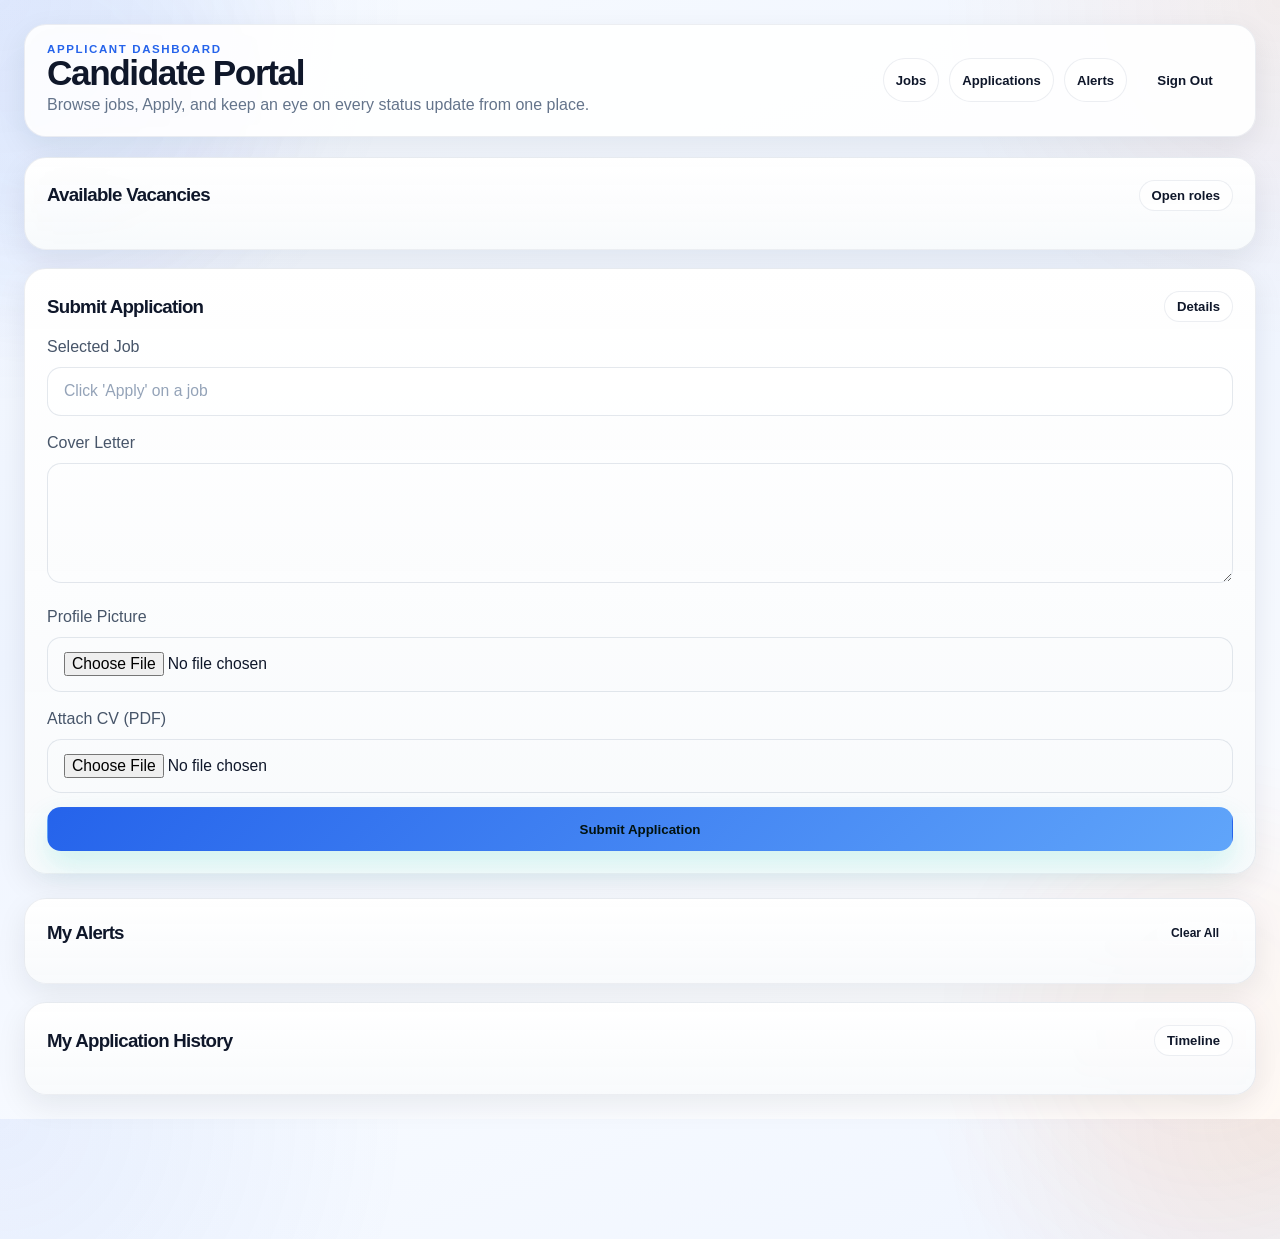
==== applicant.html @ 225e4c5a "Initial commit: Complete HR and Applicant Portals with Supabase integration" ====
<!DOCTYPE html>
<html lang="en">
<head>
  <meta charset="UTF-8" />
  <meta name="viewport" content="width=device-width, initial-scale=1.0" />
  <title>Dagyes Group | Candidate Portal</title>
  <link rel="stylesheet" href="styles.css" />
</head>
<body class="animate-in">
  <div class="shell">
    <div id="status-banner" class="banner" hidden></div>

    <header class="page-header">
      <div>
        <div class="topline">Applicant Dashboard</div>
        <h1 id="profile-name" class="page-title">Candidate Portal</h1>
        <p class="subtle">Browse jobs, Apply, and keep an eye on every status update from one place.</p>
      </div>
      <div class="helper-row">
        <span class="chip" data-scroll-to="apply-section">Jobs</span>
        <span class="chip" data-scroll-to="applicant-applications">Applications</span>
        <span class="chip" data-scroll-to="applicant-notifications">Alerts</span>
        <button id="sign-out-button" class="button button-secondary">Sign Out</button>
      </div>
    </header>

    <div class="dashboard-grid">
      <div class="card wide-7" id="apply-section">
        <div class="section-title">
          <h3>Available Vacancies</h3>
          <span class="chip">Open roles</span>
        </div>
        <div id="job-browse-list" class="application-list"></div>
      </div>

      <div class="wide-5">
        <div class="card" style="margin-bottom: 1.5rem;">
          <div class="section-title">
            <h3>Submit Application</h3>
            <span class="chip">Details</span>
          </div>
          <form id="attach-cv-form" class="form-grid">
            <label class="full-width">Selected Job <input type="text" name="job_name_display" readonly required placeholder="Click 'Apply' on a job" /></label>
            <input type="hidden" name="job_id" />
            <label class="full-width">Cover Letter <textarea name="cover_letter" rows="4"></textarea></label>
            <label class="full-width">Profile Picture <input type="file" name="profile_picture" accept="image/*" /></label>
            <div class="full-width" id="profile-picture-preview-wrap" hidden>
              <div class="section-title" style="margin-bottom: 0.65rem;">
                <h3 style="font-size: 0.95rem;">Preview</h3>
                <span class="chip">Before submit</span>
              </div>
              <img id="profile-picture-preview" alt="Profile picture preview" style="width: 120px; height: 120px; object-fit: cover; border-radius: 20px; border: 1px solid #e2e8f0; background: #fff; display: block;" />
            </div>
            <label class="full-width">Attach CV (PDF) <input type="file" name="cv" accept=".pdf,.doc,.docx" /></label>
            <button class="button button-primary full-width" type="submit">Submit Application</button>
          </form>
        </div>

       <div class="card">
          <div class="section-title">
            <h3>My Alerts</h3>
            <button class="button button-secondary" style="padding: 0.3rem 0.8rem; font-size: 0.75rem;" data-action="clear-alerts">Clear All</button>
          </div>
          <div id="applicant-notifications" class="application-list"></div>
        </div>
      </div>

      <div class="card wide-12">
        <div class="section-title">
          <h3>My Application History</h3>
          <span class="chip">Timeline</span>
        </div>
        <div id="applicant-applications" class="application-list"></div>
      </div>
    </div>
  </div>

  <template id="job-browse-template">
    <article class="compact-card">
      <h3 class="browse-title" style="font-size: 1.1rem;"></h3>
      <p class="browse-meta topline" style="margin-bottom: 0.5rem;"></p>
      <p class="browse-description" style="font-size: 0.9rem; margin-bottom: 1rem;"></p>
      <button class="button button-primary" style="padding: 0.4rem 1rem; font-size: 0.85rem;" data-job-apply>Select & Apply</button>
    </article>
  </template>

  <!-- Back to top button -->
  <button id="back-to-top" class="button button-primary" title="Back to Top">↑</button>

  <script>
    window.SUPABASE_CONFIG = {
      url: 'https://hshdlewjdrkfjoprgcqb.supabase.co',
      anonKey: 'eyJhbGciOiJIUzI1NiIsInR5cCI6IkpXVCJ9.eyJpc3MiOiJzdXBhYmFzZSIsInJlZiI6ImhzaGRsZXdqZHJrZmpvcHJnY3FiIiwicm9sZSI6ImFub24iLCJpYXQiOjE3ODQ2NzY1ODIsImV4cCI6MjEwMDI1MjU4Mn0.R5YFlKQAlfO6EPGH3rmxmF536tqLGqVcV8jcp8cD4Nw',
      googleOAuthEnabled: true,
      oauthRedirectUrl: window.location.origin + window.location.pathname
    };
  </script>
  <script type="module" src="app.js"></script>
</body>
</html>
---- styles.css ----
:root {
  --bg-0: #f8fbff;
  --bg-1: #eef4ff;
  --bg-2: #ffffff;
  --surface: rgba(255, 255, 255, 0.82);
  --surface-strong: rgba(255, 255, 255, 0.94);
  --surface-border: rgba(148, 163, 184, 0.18);
  --primary: #2563eb;
  --primary-strong: #1d4ed8;
  --accent: #f97316;
  --text-main: #0f172a;
  --text-muted: #475569;
  --text-soft: #64748b;
  --good: #22c55e;
  --bad: #fb7185;
  --warn: #fbbf24;
  --shadow-sm: 0 10px 30px rgba(15, 23, 42, 0.08);
  --shadow-lg: 0 24px 60px rgba(15, 23, 42, 0.12);
  --radius: 22px;
  --radius-sm: 14px;
  --transition: 220ms cubic-bezier(0.2, 0.8, 0.2, 1);
  --content-max: 1320px;
}

* { box-sizing: border-box; margin: 0; padding: 0; }

html { scroll-behavior: smooth; }

body {
  min-height: 100vh;
  color: var(--text-main);
  font-family: "Segoe UI Variable", "Aptos", "Segoe UI", sans-serif;
  background:
    radial-gradient(circle at top left, rgba(37, 99, 235, 0.08), transparent 24%),
    radial-gradient(circle at top right, rgba(249, 115, 22, 0.08), transparent 20%),
    linear-gradient(160deg, var(--bg-0), var(--bg-1) 42%, var(--bg-2));
  padding: 24px;
  overflow-x: hidden;
}

body::before,
body::after {
  content: "";
  position: fixed;
  inset: auto;
  width: 420px;
  height: 420px;
  border-radius: 50%;
  filter: blur(70px);
  pointer-events: none;
  opacity: 0.3;
  z-index: 0;
}

body::before {
  top: -120px;
  left: -160px;
  background: rgba(37, 99, 235, 0.18);
}

body::after {
  right: -140px;
  bottom: -120px;
  background: rgba(249, 115, 22, 0.16);
}

.animate-in {
  animation: pageEnter 700ms cubic-bezier(0.16, 1, 0.3, 1) both;
}

@keyframes pageEnter {
  from { opacity: 0; transform: translateY(18px) scale(0.99); }
  to { opacity: 1; transform: translateY(0) scale(1); }
}

@keyframes floatIn {
  from { opacity: 0; transform: translateY(14px); }
  to { opacity: 1; transform: translateY(0); }
}

@keyframes glowPulse {
  0%, 100% { box-shadow: 0 0 0 rgba(45, 212, 191, 0); }
  50% { box-shadow: 0 0 0 8px rgba(45, 212, 191, 0.06); }
}

.shell {
  position: relative;
  z-index: 1;
  width: min(var(--content-max), 100%);
  margin: 0 auto;
}

.auth-shell {
  display: grid;
  grid-template-columns: minmax(0, 1.1fr) minmax(380px, 0.9fr);
  gap: 28px;
  align-items: stretch;
  min-height: calc(100vh - 48px);
}

.hero-panel,
.login-card,
.page-header,
.section-card,
.metric-card,
.compact-card,
.panel-card,
.card {
  animation: floatIn 520ms cubic-bezier(0.16, 1, 0.3, 1) both;
}

.hero-panel {
  position: relative;
  overflow: hidden;
  border-radius: calc(var(--radius) + 6px);
  padding: clamp(28px, 4vw, 48px);
  background: linear-gradient(145deg, rgba(255,255,255,0.92), rgba(255,255,255,0.78));
  border: 1px solid var(--surface-border);
  box-shadow: var(--shadow-lg);
  backdrop-filter: blur(18px);
}

.hero-panel::before {
  content: "";
  position: absolute;
  inset: 0;
  background:
    radial-gradient(circle at 20% 20%, rgba(37, 99, 235, 0.12), transparent 26%),
    radial-gradient(circle at 80% 0%, rgba(249, 115, 22, 0.1), transparent 24%),
    linear-gradient(135deg, rgba(255,255,255,0.22), rgba(255,255,255,0));
  pointer-events: none;
}

.hero-panel > * { position: relative; z-index: 1; }

.brand-row {
  display: inline-flex;
  align-items: center;
  gap: 12px;
  padding: 10px 14px;
  border-radius: 999px;
  background: rgba(255,255,255,0.9);
  border: 1px solid var(--surface-border);
  color: var(--text-main);
  margin-bottom: 28px;
}

.brand-mark {
  width: 42px;
  height: 42px;
  border-radius: 14px;
  display: grid;
  place-items: center;
  background: linear-gradient(135deg, var(--primary), var(--accent));
  color: white;
  font-weight: 900;
  box-shadow: 0 16px 30px rgba(45, 212, 191, 0.18);
}

.hero-grid {
  display: grid;
  grid-template-columns: repeat(3, minmax(0, 1fr));
  gap: 14px;
  margin-top: 28px;
}

.hero-stat {
  padding: 18px;
  border-radius: var(--radius-sm);
  background: rgba(255,255,255,0.88);
  border: 1px solid var(--surface-border);
}

.hero-stat strong,
.panel-card strong,
.metric-value {
  display: block;
  font-size: clamp(1.6rem, 3vw, 2.4rem);
  font-weight: 800;
  letter-spacing: -0.04em;
  margin-top: 8px;
}

.hero-note {
  margin-top: 24px;
  display: grid;
  gap: 12px;
  max-width: 540px;
}

.hero-note-item {
  display: flex;
  gap: 12px;
  align-items: flex-start;
  padding: 14px 16px;
  background: rgba(255,255,255,0.84);
  border: 1px solid var(--surface-border);
  border-radius: 18px;
}

.hero-dot {
  width: 10px;
  height: 10px;
  border-radius: 50%;
  background: var(--primary);
  margin-top: 7px;
  flex: 0 0 auto;
}

.login-card {
  position: relative;
  align-self: center;
  padding: 28px;
  border-radius: calc(var(--radius) + 2px);
  background: rgba(255,255,255,0.9);
  border: 1px solid var(--surface-border);
  box-shadow: var(--shadow-lg);
  backdrop-filter: blur(18px);
}

.login-card h2,
.page-title,
.section-heading,
.card h3 {
  letter-spacing: -0.04em;
}

.page-header {
  display: flex;
  align-items: center;
  justify-content: space-between;
  gap: 18px;
  padding: 18px 22px;
  border-radius: var(--radius);
  background: rgba(255,255,255,0.9);
  border: 1px solid var(--surface-border);
  backdrop-filter: blur(18px);
  box-shadow: var(--shadow-sm);
  margin-bottom: 20px;
}

.page-title {
  font-size: clamp(1.5rem, 3vw, 2.2rem);
}

.topline,
.eyebrow {
  text-transform: uppercase;
  letter-spacing: 0.14em;
  font-size: 0.72rem;
  font-weight: 800;
  color: #2563eb;
}

h1, h2, h3, h4 {
  color: var(--text-main);
  line-height: 1.05;
}

p, label { color: var(--text-muted); line-height: 1.6; }

.subtle { color: var(--text-soft); }

.card,
.panel-card,
.section-card,
.compact-card {
  background: linear-gradient(180deg, rgba(255,255,255,0.96), rgba(248,250,252,0.94));
  border: 1px solid var(--surface-border);
  border-radius: var(--radius);
  padding: 22px;
  box-shadow: var(--shadow-sm);
  backdrop-filter: blur(18px);
  -webkit-backdrop-filter: blur(18px);
  transition: transform var(--transition), box-shadow var(--transition), border-color var(--transition);
}

.card:hover,
.panel-card:hover,
.section-card:hover,
.compact-card:hover {
  transform: translateY(-3px);
  box-shadow: var(--shadow-lg);
  border-color: rgba(255,255,255,0.18);
}

.dashboard-grid {
  display: grid;
  grid-template-columns: repeat(12, minmax(0, 1fr));
  gap: 18px;
}

.dashboard-grid > .card,
.dashboard-grid > .section-card,
.dashboard-grid > .compact-card,
.dashboard-grid > div {
  grid-column: span 12;
}

.dashboard-grid > div:has(#job-browse-list),
.dashboard-grid > div:has(#notification-list),
.dashboard-grid > .full-width { grid-column: span 12; }

.dashboard-grid .wide-2 { grid-column: span 2; }
.dashboard-grid .wide-4 { grid-column: span 4; }
.dashboard-grid .wide-6 { grid-column: span 6; }
.dashboard-grid .wide-8 { grid-column: span 8; }
.dashboard-grid .wide-12 { grid-column: span 12; }

.panel-grid {
  display: grid;
  grid-template-columns: repeat(4, minmax(0, 1fr));
  gap: 16px;
  margin-bottom: 20px;
}

.panel-card {
  min-height: 130px;
  display: flex;
  flex-direction: column;
  justify-content: space-between;
  animation: glowPulse 8s ease-in-out infinite;
}

.metric-card {
  padding: 18px 20px;
}

.metric-label {
  font-size: 0.78rem;
  letter-spacing: 0.14em;
  text-transform: uppercase;
  color: #a7f3d0;
}

.metric-value {
  color: var(--text-main);
}

.metric-foot {
  margin-top: 10px;
  color: var(--text-soft);
  font-size: 0.92rem;
}

.form-grid {
  display: grid;
  grid-template-columns: repeat(2, minmax(0, 1fr));
  gap: 14px;
}

.full-width { grid-column: 1 / -1; }

input, select, textarea {
  width: 100%;
  padding: 0.9rem 1rem;
  border-radius: 14px;
  border: 1px solid rgba(148, 163, 184, 0.25);
  background: rgba(255,255,255,0.08);
  color: var(--text-main);
  font-family: inherit;
  font-size: 0.98rem;
  transition: border-color var(--transition), box-shadow var(--transition), transform var(--transition), background var(--transition);
  margin-top: 0.45rem;
}

input::placeholder,
textarea::placeholder { color: #94a3b8; }

input:focus, select:focus, textarea:focus {
  outline: none;
  border-color: rgba(45, 212, 191, 0.85);
  box-shadow: 0 0 0 4px rgba(45, 212, 191, 0.15);
  background: rgba(255,255,255,0.12);
}

textarea { resize: vertical; min-height: 120px; }

.button {
  display: inline-flex;
  justify-content: center;
  align-items: center;
  gap: 0.5rem;
  padding: 0.9rem 1.2rem;
  border-radius: 14px;
  font-weight: 700;
  border: 1px solid transparent;
  cursor: pointer;
  transition: transform var(--transition), box-shadow var(--transition), background var(--transition), border-color var(--transition), opacity var(--transition);
  line-height: 1;
}

.button:hover { transform: translateY(-1px); }
.button:active { transform: translateY(0) scale(0.99); }

.button-primary {
  background: linear-gradient(135deg, var(--primary), #60a5fa);
  color: #02120f;
  box-shadow: 0 14px 30px rgba(45, 212, 191, 0.2);
}

.button-primary:hover {
  box-shadow: 0 18px 36px rgba(45, 212, 191, 0.26);
}

.button-secondary {
  background: rgba(255,255,255,0.08);
  border-color: rgba(255,255,255,0.12);
  color: var(--text-main);
}

.button-secondary:hover {
  background: rgba(255,255,255,0.12);
  border-color: rgba(255,255,255,0.22);
}

.button[disabled] {
  opacity: 0.55;
  cursor: not-allowed;
  transform: none;
  box-shadow: none;
}

.tabs {
  display: flex;
  gap: 0.5rem;
  padding: 0.35rem;
  border-radius: 16px;
  background: rgba(255,255,255,0.08);
  border: 1px solid rgba(255,255,255,0.1);
  margin-bottom: 1.25rem;
}

.tab-btn {
  flex: 1;
  padding: 0.75rem 1rem;
  border-radius: 12px;
  border: none;
  background: transparent;
  font-weight: 700;
  cursor: pointer;
  transition: var(--transition);
  color: var(--text-soft);
}

.tab-btn.active {
  background: rgba(255,255,255,0.96);
  color: var(--text-main);
  box-shadow: inset 0 0 0 1px rgba(255,255,255,0.12);
}

.application-list {
  display: grid;
  gap: 14px;
  margin-top: 1rem;
}

.status-pill {
  display: inline-flex;
  align-items: center;
  gap: 0.4rem;
  padding: 0.35rem 0.8rem;
  border-radius: 999px;
  font-size: 0.72rem;
  font-weight: 800;
  text-transform: uppercase;
  letter-spacing: 0.08em;
  background: rgba(255,255,255,0.9);
  border: 1px solid var(--surface-border);
}

.status-pill::before {
  content: "";
  width: 7px;
  height: 7px;
  border-radius: 50%;
  background: currentColor;
}

.status-pill[data-status="received"],
.status-pill[data-status="shortlisted"],
.status-pill[data-status="interviewing"],
.status-pill[data-status="offer"] {
  color: #dbeafe;
}

.status-pill[data-status="hired"],
.status-pill[data-status="active"] { color: #bbf7d0; }
.status-pill[data-status="rejected"],
.status-pill[data-status="terminated"] { color: #fecaca; }

/* Modern Floating Toast Notification */
.banner {
  position: fixed;
  top: 24px;
  left: 50%;
  transform: translateX(-50%);
  z-index: 9999;
  padding: 12px 24px;
  text-align: center;
  font-size: 0.95rem;
  font-weight: 600;
  border-radius: 999px;
  border: 1px solid var(--surface-border);
  backdrop-filter: blur(14px);
  -webkit-backdrop-filter: blur(14px);
  box-shadow: var(--shadow-lg);
  transition: opacity 0.3s ease, transform 0.3s ease;
  max-width: 90vw;
  width: max-content;
}

.banner[hidden] {
  display: block !important;
  opacity: 0;
  transform: translate(-50%, -10px);
  pointer-events: none;
}

.banner[data-kind="error"] { background: rgba(251, 113, 133, 0.9); color: #fff; border-color: #f43f5e; }
.banner[data-kind="success"] { background: rgba(34, 197, 94, 0.9); color: #fff; border-color: #10b981; }
.banner[data-kind="info"] { background: rgba(37, 99, 235, 0.9); color: #fff; border-color: #3b82f6; }

.banner[data-kind="error"] { background: rgba(251, 113, 133, 0.12); color: #9f1239; }
.banner[data-kind="success"] { background: rgba(34, 197, 94, 0.12); color: #166534; }
.banner[data-kind="info"] { background: rgba(37, 99, 235, 0.08); color: #1e3a8a; }

.section-title {
  display: flex;
  align-items: center;
  justify-content: space-between;
  gap: 12px;
  margin-bottom: 12px;
}

.section-title h3,
.section-title h2 {
  margin: 0;
}

.divider {
  width: 100%;
  height: 1px;
  margin: 18px 0;
  background: linear-gradient(90deg, transparent, rgba(255,255,255,0.15), transparent);
}

.helper-row {
  display: flex;
  gap: 10px;
  flex-wrap: wrap;
}

.chip {
  display: inline-flex;
  align-items: center;
  gap: 0.4rem;
  padding: 0.45rem 0.75rem;
  border-radius: 999px;
  border: 1px solid var(--surface-border);
  background: rgba(255,255,255,0.86);
  color: var(--text-main);
  font-size: 0.82rem;
  font-weight: 700;
}

.app-header {
  display: flex;
  justify-content: space-between;
  align-items: center;
  gap: 20px;
  margin-bottom: 20px;
}

.meta-grid {
  display: grid;
  gap: 16px;
  grid-template-columns: repeat(auto-fit, minmax(180px, 1fr));
}

.subtle-card {
  padding: 16px;
  border-radius: 18px;
  background: rgba(255,255,255,0.06);
  border: 1px solid rgba(255,255,255,0.1);
}

[hidden] { display: none !important; }

a { color: #2563eb; text-decoration: none; }
a:hover { text-decoration: underline; }

::selection { background: rgba(45, 212, 191, 0.3); color: var(--text-main); }

@media (max-width: 1100px) {
  .auth-shell { grid-template-columns: 1fr; }
  .hero-panel { min-height: auto; }
  .panel-grid { grid-template-columns: repeat(2, minmax(0, 1fr)); }
}

@media (max-width: 800px) {
  body { padding: 16px; }
  .app-header,
  .page-header { flex-direction: column; align-items: stretch; }
  .panel-grid { grid-template-columns: 1fr; }
  .form-grid { grid-template-columns: 1fr; }
  .hero-grid { grid-template-columns: 1fr; }
  .dashboard-grid { gap: 14px; }
}

@media (prefers-reduced-motion: reduce) {
  *, *::before, *::after {
    animation-duration: 0.01ms !important;
    animation-iteration-count: 1 !important;
    transition-duration: 0.01ms !important;
    scroll-behavior: auto !important;
  }
}

/* Kanban Pipeline Styles */
.kanban-board {
  display: flex;
  gap: 16px;
  overflow-x: auto;
  padding-bottom: 12px;
  align-items: flex-start;
}
.kanban-col {
  min-width: 300px;
  flex: 1;
  background: rgba(255,255,255,0.4);
  border: 1px solid var(--surface-border);
  border-radius: var(--radius-sm);
  padding: 16px;
  display: flex;
  flex-direction: column;
  gap: 12px;
}
.kanban-header {
  font-size: 0.85rem;
  font-weight: 800;
  text-transform: uppercase;
  letter-spacing: 0.1em;
  color: var(--text-muted);
  display: flex;
  justify-content: space-between;
  align-items: center;
}
.kanban-count {
  background: var(--surface-border);
  padding: 2px 8px;
  border-radius: 999px;
  font-size: 0.75rem;
  color: var(--text-main);
}

/* Notification Interactive Styles */
.notification-card {
  transition: transform 0.2s, box-shadow 0.2s;
}
.notification-card.unread {
  background: rgba(255,255,255,0.95) !important;
  border-left: 4px solid var(--primary) !important;
}
.notification-card.read {
  background: rgba(255,255,255,0.4) !important;
  border-left: 4px solid transparent !important;
  opacity: 0.8;
}
.notification-card:hover {
  transform: translateY(-2px);
  box-shadow: var(--shadow-sm);
}

/* Custom Input Icons & Separators */
.input-icon-wrap { position: relative; display: flex; align-items: center; width: 100%; }
.input-icon-wrap input { padding-right: 2.8rem; }
.icon-btn { 
  position: absolute; right: 10px; top: 12px; background: none; border: none; 
  color: var(--text-soft); cursor: pointer; padding: 4px; transition: color var(--transition); 
}
.icon-btn:hover { color: var(--text-main); }
.divider-text { 
  display: flex; align-items: center; text-align: center; margin: 1.8rem 0; 
  color: var(--text-soft); font-size: 0.85rem; font-weight: 700; letter-spacing: 0.1em; 
}
.divider-text::before, .divider-text::after { content: ''; flex: 1; border-bottom: 1px solid var(--surface-border); }
.divider-text span { padding: 0 14px; }

/* Password Strength Indicator */
.password-reqs { 
  display: flex; flex-direction: column; gap: 6px; font-size: 0.82rem; 
  color: var(--text-soft); margin-top: -6px; margin-bottom: 10px; padding-left: 4px;
}
.req-item { display: flex; align-items: center; gap: 8px; transition: color var(--transition); }
.req-icon::before { content: "○"; display: inline-block; width: 14px; font-size: 0.9rem; }
.req-item.valid { color: var(--good); }
.req-item.valid .req-icon::before { content: "✓"; font-weight: 800; font-size: 1rem; }

/* Interactive Header Chips */
.chip[data-scroll-to] {
  cursor: pointer;
  transition: var(--transition);
}
.chip[data-scroll-to]:hover {
  background: var(--primary);
  color: white;
  border-color: var(--primary);
}

/* Modal Dialogs */
.modal-dialog {
  border: none; 
  border-radius: var(--radius); 
  padding: 24px;
  background: var(--surface-strong); 
  box-shadow: var(--shadow-lg);
  max-width: 420px; 
  width: 100%; 
  margin: auto;
  backdrop-filter: blur(14px); 
  color: var(--text-main);
  animation: floatIn 0.3s ease-out;
}
.modal-dialog::backdrop { 
  background: rgba(15, 23, 42, 0.5); 
  backdrop-filter: blur(4px); 
}
.modal-dialog h3 { 
  margin-top: 0; 
  margin-bottom: 8px; 
}

/* Overflow & Mobile Fixes for Cards */
.compact-card {
  overflow-wrap: break-word;
  word-break: normal; /* Removes the awkward vertical letter stacking */
  max-width: 100%;
}
.app-meta {
  width: 100%;
  overflow: hidden;
}

/* Stop buttons and status pills from breaking text vertically */
.compact-card .button, 
.status-pill {
  white-space: nowrap;
  flex: 1 1 auto;
}

/* Force flex containers to wrap to the next line instead of squishing */
.compact-card > div[style*="display: flex"],
.compact-card > div[style*="display:flex"] {
  flex-wrap: wrap;
  gap: 12px;
}

/* Back to Top Button */
#back-to-top {
  position: fixed;
  bottom: 24px;
  right: 24px;
  z-index: 1000;
  border-radius: 50%;
  width: 50px;
  height: 50px;
  padding: 0;
  display: flex;
  align-items: center;
  justify-content: center;
  font-size: 1.4rem;
  font-weight: bold;
  opacity: 0;
  visibility: hidden;
  transition: opacity var(--transition), visibility var(--transition), transform var(--transition);
  box-shadow: var(--shadow-lg);
}
#back-to-top.visible {
  opacity: 1;
  visibility: visible;
  transform: translateY(0);
}
#back-to-top:hover {
  transform: translateY(-4px);
}
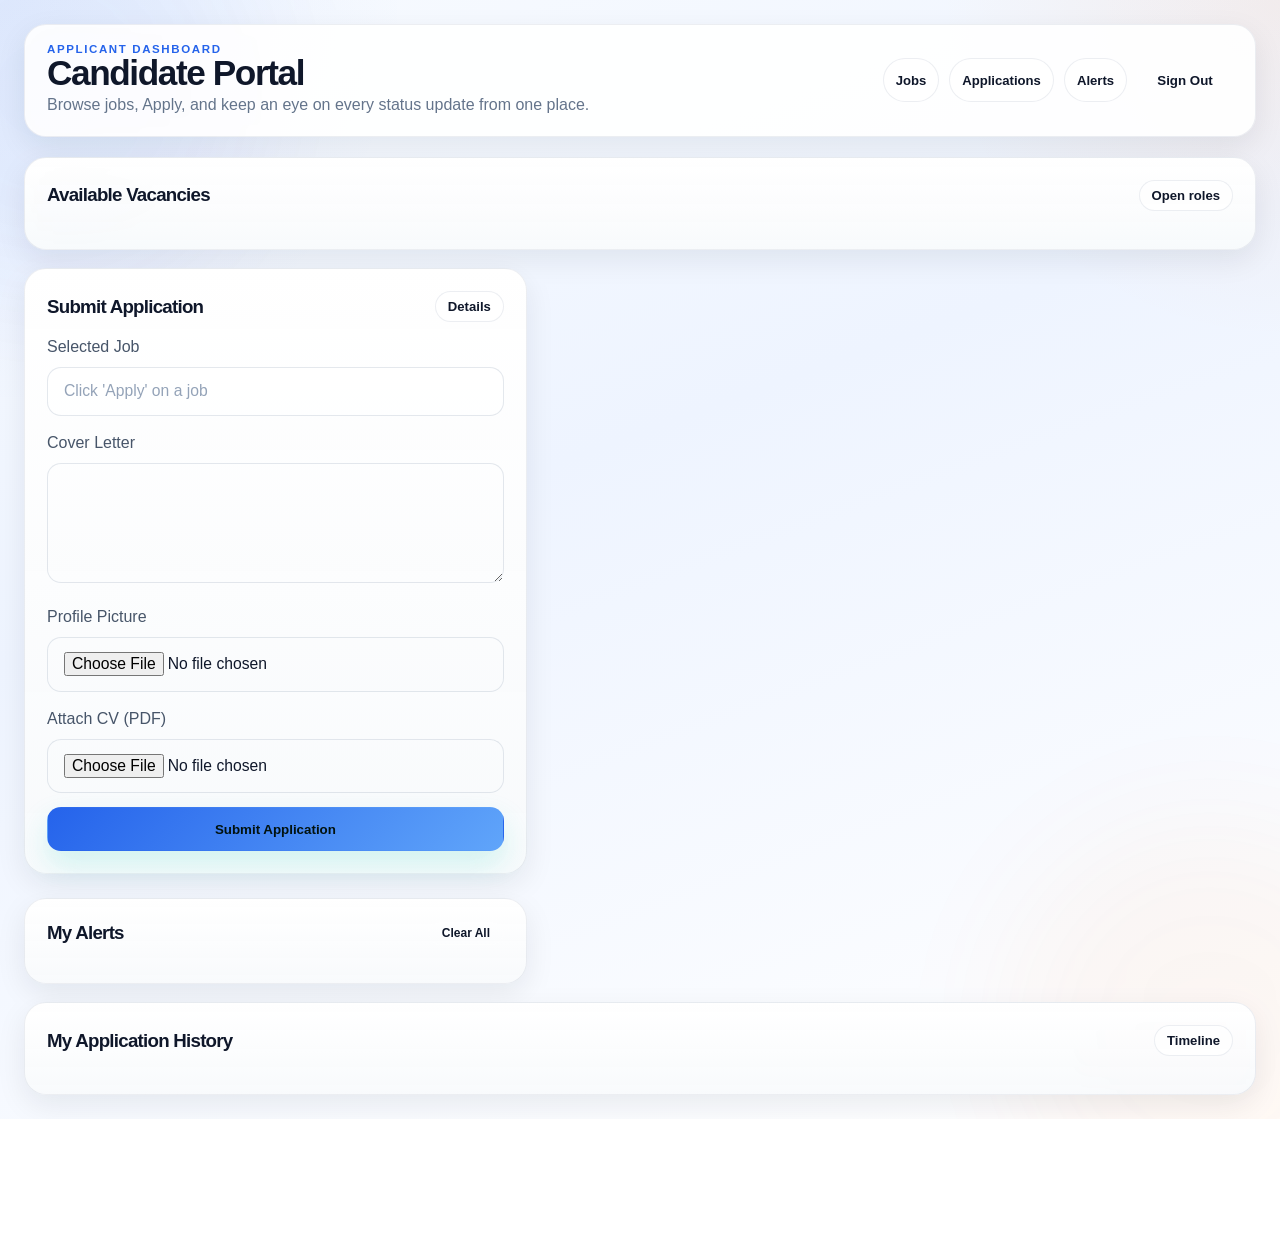
==== commit 9291fefc: "update" ====
--- a/applicant.html
+++ b/applicant.html
@@ -65,7 +65,7 @@
         </div>
       </div>
 
-      <div class="card wide-12">
+      <div class="card wide-12" style="overflow: hidden;">
         <div class="section-title">
           <h3>My Application History</h3>
           <span class="chip">Timeline</span>
--- a/styles.css
+++ b/styles.css
@@ -22,9 +22,14 @@
   --content-max: 1320px;
 }
 
+/* Base Reset & Zero Overflow */
 * { box-sizing: border-box; margin: 0; padding: 0; }
 
-html { scroll-behavior: smooth; }
+html, body { 
+  scroll-behavior: smooth; 
+  max-width: 100vw; 
+  overflow-x: hidden; 
+}
 
 body {
   min-height: 100vh;
@@ -35,752 +40,335 @@
     radial-gradient(circle at top right, rgba(249, 115, 22, 0.08), transparent 20%),
     linear-gradient(160deg, var(--bg-0), var(--bg-1) 42%, var(--bg-2));
   padding: 24px;
-  overflow-x: hidden;
 }
 
 body::before,
 body::after {
-  content: "";
-  position: fixed;
-  inset: auto;
-  width: 420px;
-  height: 420px;
-  border-radius: 50%;
-  filter: blur(70px);
-  pointer-events: none;
-  opacity: 0.3;
-  z-index: 0;
-}
-
-body::before {
-  top: -120px;
-  left: -160px;
-  background: rgba(37, 99, 235, 0.18);
-}
-
-body::after {
-  right: -140px;
-  bottom: -120px;
-  background: rgba(249, 115, 22, 0.16);
-}
-
-.animate-in {
-  animation: pageEnter 700ms cubic-bezier(0.16, 1, 0.3, 1) both;
-}
-
-@keyframes pageEnter {
-  from { opacity: 0; transform: translateY(18px) scale(0.99); }
-  to { opacity: 1; transform: translateY(0) scale(1); }
-}
-
-@keyframes floatIn {
-  from { opacity: 0; transform: translateY(14px); }
-  to { opacity: 1; transform: translateY(0); }
-}
-
-@keyframes glowPulse {
-  0%, 100% { box-shadow: 0 0 0 rgba(45, 212, 191, 0); }
-  50% { box-shadow: 0 0 0 8px rgba(45, 212, 191, 0.06); }
-}
-
-.shell {
-  position: relative;
-  z-index: 1;
-  width: min(var(--content-max), 100%);
-  margin: 0 auto;
-}
+  content: ""; position: fixed; inset: auto; width: 420px; height: 420px;
+  border-radius: 50%; filter: blur(70px); pointer-events: none; opacity: 0.3; z-index: 0;
+}
+body::before { top: -120px; left: -160px; background: rgba(37, 99, 235, 0.18); }
+body::after { right: -140px; bottom: -120px; background: rgba(249, 115, 22, 0.16); }
+
+.animate-in { animation: pageEnter 700ms cubic-bezier(0.16, 1, 0.3, 1) both; }
+@keyframes pageEnter { from { opacity: 0; transform: translateY(18px) scale(0.99); } to { opacity: 1; transform: translateY(0) scale(1); } }
+@keyframes floatIn { from { opacity: 0; transform: translateY(14px); } to { opacity: 1; transform: translateY(0); } }
+@keyframes glowPulse { 0%, 100% { box-shadow: 0 0 0 rgba(45, 212, 191, 0); } 50% { box-shadow: 0 0 0 8px rgba(45, 212, 191, 0.06); } }
+
+.shell { position: relative; z-index: 1; width: min(var(--content-max), 100%); margin: 0 auto; }
 
 .auth-shell {
-  display: grid;
-  grid-template-columns: minmax(0, 1.1fr) minmax(380px, 0.9fr);
-  gap: 28px;
-  align-items: stretch;
-  min-height: calc(100vh - 48px);
-}
-
-.hero-panel,
-.login-card,
-.page-header,
-.section-card,
-.metric-card,
-.compact-card,
-.panel-card,
-.card {
+  display: grid; grid-template-columns: minmax(0, 1.1fr) minmax(380px, 0.9fr);
+  gap: 28px; align-items: stretch; min-height: calc(100vh - 48px);
+}
+
+.hero-panel, .login-card, .page-header, .section-card, .metric-card, .compact-card, .panel-card, .card {
   animation: floatIn 520ms cubic-bezier(0.16, 1, 0.3, 1) both;
 }
 
 .hero-panel {
-  position: relative;
-  overflow: hidden;
-  border-radius: calc(var(--radius) + 6px);
-  padding: clamp(28px, 4vw, 48px);
-  background: linear-gradient(145deg, rgba(255,255,255,0.92), rgba(255,255,255,0.78));
-  border: 1px solid var(--surface-border);
-  box-shadow: var(--shadow-lg);
-  backdrop-filter: blur(18px);
-}
-
+  position: relative; overflow: hidden; border-radius: calc(var(--radius) + 6px);
+  padding: clamp(28px, 4vw, 48px); background: linear-gradient(145deg, rgba(255,255,255,0.92), rgba(255,255,255,0.78));
+  border: 1px solid var(--surface-border); box-shadow: var(--shadow-lg); backdrop-filter: blur(18px);
+}
 .hero-panel::before {
-  content: "";
-  position: absolute;
-  inset: 0;
-  background:
-    radial-gradient(circle at 20% 20%, rgba(37, 99, 235, 0.12), transparent 26%),
-    radial-gradient(circle at 80% 0%, rgba(249, 115, 22, 0.1), transparent 24%),
-    linear-gradient(135deg, rgba(255,255,255,0.22), rgba(255,255,255,0));
-  pointer-events: none;
-}
-
+  content: ""; position: absolute; inset: 0; pointer-events: none;
+  background: radial-gradient(circle at 20% 20%, rgba(37, 99, 235, 0.12), transparent 26%),
+              radial-gradient(circle at 80% 0%, rgba(249, 115, 22, 0.1), transparent 24%),
+              linear-gradient(135deg, rgba(255,255,255,0.22), rgba(255,255,255,0));
+}
 .hero-panel > * { position: relative; z-index: 1; }
 
 .brand-row {
-  display: inline-flex;
-  align-items: center;
-  gap: 12px;
-  padding: 10px 14px;
-  border-radius: 999px;
-  background: rgba(255,255,255,0.9);
-  border: 1px solid var(--surface-border);
-  color: var(--text-main);
-  margin-bottom: 28px;
-}
-
+  display: inline-flex; align-items: center; gap: 14px; padding: 10px 16px 10px 10px;
+  border-radius: 999px; background: rgba(255,255,255,0.95); border: 1px solid var(--surface-border);
+  color: var(--text-main); margin-bottom: 28px; box-shadow: var(--shadow-sm);
+}
 .brand-mark {
-  width: 42px;
-  height: 42px;
-  border-radius: 14px;
-  display: grid;
-  place-items: center;
-  background: linear-gradient(135deg, var(--primary), var(--accent));
-  color: white;
-  font-weight: 900;
-  box-shadow: 0 16px 30px rgba(45, 212, 191, 0.18);
-}
-
-.hero-grid {
-  display: grid;
-  grid-template-columns: repeat(3, minmax(0, 1fr));
-  gap: 14px;
-  margin-top: 28px;
-}
-
-.hero-stat {
-  padding: 18px;
-  border-radius: var(--radius-sm);
-  background: rgba(255,255,255,0.88);
-  border: 1px solid var(--surface-border);
-}
-
-.hero-stat strong,
-.panel-card strong,
-.metric-value {
-  display: block;
-  font-size: clamp(1.6rem, 3vw, 2.4rem);
-  font-weight: 800;
-  letter-spacing: -0.04em;
-  margin-top: 8px;
-}
-
-.hero-note {
-  margin-top: 24px;
-  display: grid;
-  gap: 12px;
-  max-width: 540px;
-}
-
-.hero-note-item {
-  display: flex;
-  gap: 12px;
-  align-items: flex-start;
-  padding: 14px 16px;
-  background: rgba(255,255,255,0.84);
-  border: 1px solid var(--surface-border);
-  border-radius: 18px;
-}
-
-.hero-dot {
-  width: 10px;
-  height: 10px;
-  border-radius: 50%;
-  background: var(--primary);
-  margin-top: 7px;
-  flex: 0 0 auto;
-}
+  width: 48px; height: 48px; border-radius: 50%; display: grid; place-items: center;
+  background: linear-gradient(135deg, #0f172a 0%, #f97316 100%); color: white;
+  font-size: 1.4rem; font-weight: 900; box-shadow: 0 8px 20px rgba(15, 23, 42, 0.15);
+}
+
+.hero-grid { display: grid; grid-template-columns: repeat(auto-fit, minmax(200px, 1fr)); gap: 16px; margin-top: 28px; }
+.hero-stat { padding: 18px; border-radius: var(--radius-sm); background: rgba(255,255,255,0.88); border: 1px solid var(--surface-border); }
+.hero-stat strong, .panel-card strong, .metric-value { display: block; font-size: clamp(1.6rem, 3vw, 2.4rem); font-weight: 800; letter-spacing: -0.04em; margin-top: 8px; }
+
+.hero-note { margin-top: 24px; display: grid; grid-template-columns: 1fr; gap: 12px; max-width: 100%; }
+.hero-note-item { display: flex; gap: 12px; align-items: flex-start; padding: 14px 16px; background: rgba(255,255,255,0.84); border: 1px solid var(--surface-border); border-radius: 18px; }
+.hero-dot { width: 10px; height: 10px; border-radius: 50%; background: var(--primary); margin-top: 7px; flex: 0 0 auto; }
 
 .login-card {
-  position: relative;
-  align-self: center;
-  padding: 28px;
-  border-radius: calc(var(--radius) + 2px);
-  background: rgba(255,255,255,0.9);
-  border: 1px solid var(--surface-border);
-  box-shadow: var(--shadow-lg);
-  backdrop-filter: blur(18px);
-}
-
-.login-card h2,
-.page-title,
-.section-heading,
-.card h3 {
-  letter-spacing: -0.04em;
-}
+  position: relative; align-self: center; padding: 28px; border-radius: calc(var(--radius) + 2px);
+  background: rgba(255,255,255,0.9); border: 1px solid var(--surface-border);
+  box-shadow: var(--shadow-lg); backdrop-filter: blur(18px); width: 100%; box-sizing: border-box;
+}
+
+.login-card h2, .page-title, .section-heading, .card h3 { letter-spacing: -0.04em; }
 
 .page-header {
-  display: flex;
-  align-items: center;
-  justify-content: space-between;
-  gap: 18px;
-  padding: 18px 22px;
-  border-radius: var(--radius);
-  background: rgba(255,255,255,0.9);
-  border: 1px solid var(--surface-border);
-  backdrop-filter: blur(18px);
-  box-shadow: var(--shadow-sm);
-  margin-bottom: 20px;
-}
-
-.page-title {
-  font-size: clamp(1.5rem, 3vw, 2.2rem);
-}
-
-.topline,
-.eyebrow {
-  text-transform: uppercase;
-  letter-spacing: 0.14em;
-  font-size: 0.72rem;
-  font-weight: 800;
-  color: #2563eb;
-}
-
-h1, h2, h3, h4 {
-  color: var(--text-main);
-  line-height: 1.05;
-}
-
+  display: flex; align-items: center; justify-content: space-between; gap: 18px;
+  padding: 18px 22px; border-radius: var(--radius); background: rgba(255,255,255,0.9);
+  border: 1px solid var(--surface-border); backdrop-filter: blur(18px); box-shadow: var(--shadow-sm); margin-bottom: 20px;
+}
+.page-title { font-size: clamp(1.5rem, 3vw, 2.2rem); }
+.topline, .eyebrow { text-transform: uppercase; letter-spacing: 0.14em; font-size: 0.72rem; font-weight: 800; color: #2563eb; }
+h1, h2, h3, h4 { color: var(--text-main); line-height: 1.05; }
 p, label { color: var(--text-muted); line-height: 1.6; }
-
 .subtle { color: var(--text-soft); }
 
-.card,
-.panel-card,
-.section-card,
-.compact-card {
+.card, .panel-card, .section-card, .compact-card {
   background: linear-gradient(180deg, rgba(255,255,255,0.96), rgba(248,250,252,0.94));
-  border: 1px solid var(--surface-border);
-  border-radius: var(--radius);
-  padding: 22px;
-  box-shadow: var(--shadow-sm);
-  backdrop-filter: blur(18px);
-  -webkit-backdrop-filter: blur(18px);
+  border: 1px solid var(--surface-border); border-radius: var(--radius); padding: 22px;
+  box-shadow: var(--shadow-sm); backdrop-filter: blur(18px); -webkit-backdrop-filter: blur(18px);
   transition: transform var(--transition), box-shadow var(--transition), border-color var(--transition);
-}
-
-.card:hover,
-.panel-card:hover,
-.section-card:hover,
-.compact-card:hover {
-  transform: translateY(-3px);
-  box-shadow: var(--shadow-lg);
-  border-color: rgba(255,255,255,0.18);
-}
-
-.dashboard-grid {
-  display: grid;
-  grid-template-columns: repeat(12, minmax(0, 1fr));
-  gap: 18px;
-}
-
-.dashboard-grid > .card,
-.dashboard-grid > .section-card,
-.dashboard-grid > .compact-card,
-.dashboard-grid > div {
-  grid-column: span 12;
-}
-
-.dashboard-grid > div:has(#job-browse-list),
-.dashboard-grid > div:has(#notification-list),
-.dashboard-grid > .full-width { grid-column: span 12; }
-
+  width: 100%; box-sizing: border-box; 
+}
+.card:hover, .panel-card:hover, .section-card:hover, .compact-card:hover {
+  transform: translateY(-3px); box-shadow: var(--shadow-lg); border-color: rgba(255,255,255,0.18);
+}
+
+.dashboard-grid { display: grid; grid-template-columns: repeat(12, minmax(0, 1fr)); gap: 18px; width: 100%; }
+.dashboard-grid > .card, .dashboard-grid > .section-card, .dashboard-grid > .compact-card, .dashboard-grid > div { grid-column: span 12; }
+.dashboard-grid > div:has(#job-browse-list), .dashboard-grid > div:has(#notification-list), .dashboard-grid > .full-width { grid-column: span 12; }
 .dashboard-grid .wide-2 { grid-column: span 2; }
 .dashboard-grid .wide-4 { grid-column: span 4; }
+.dashboard-grid .wide-5 { grid-column: span 5; }
 .dashboard-grid .wide-6 { grid-column: span 6; }
+.dashboard-grid .wide-7 { grid-column: span 7; }
 .dashboard-grid .wide-8 { grid-column: span 8; }
 .dashboard-grid .wide-12 { grid-column: span 12; }
 
-.panel-grid {
-  display: grid;
-  grid-template-columns: repeat(4, minmax(0, 1fr));
-  gap: 16px;
-  margin-bottom: 20px;
-}
-
-.panel-card {
-  min-height: 130px;
-  display: flex;
-  flex-direction: column;
-  justify-content: space-between;
-  animation: glowPulse 8s ease-in-out infinite;
-}
-
-.metric-card {
-  padding: 18px 20px;
-}
-
-.metric-label {
-  font-size: 0.78rem;
-  letter-spacing: 0.14em;
-  text-transform: uppercase;
-  color: #a7f3d0;
-}
-
-.metric-value {
-  color: var(--text-main);
-}
-
-.metric-foot {
-  margin-top: 10px;
-  color: var(--text-soft);
-  font-size: 0.92rem;
-}
-
-.form-grid {
-  display: grid;
-  grid-template-columns: repeat(2, minmax(0, 1fr));
-  gap: 14px;
-}
-
+.panel-grid { display: grid; grid-template-columns: repeat(4, minmax(0, 1fr)); gap: 16px; margin-bottom: 20px; }
+.panel-card { min-height: 130px; display: flex; flex-direction: column; justify-content: space-between; animation: glowPulse 8s ease-in-out infinite; }
+.metric-card { padding: 18px 20px; }
+.metric-label { font-size: 0.78rem; letter-spacing: 0.14em; text-transform: uppercase; color: #a7f3d0; }
+.metric-value { color: var(--text-main); }
+.metric-foot { margin-top: 10px; color: var(--text-soft); font-size: 0.92rem; }
+
+.form-grid { display: grid; grid-template-columns: repeat(2, minmax(0, 1fr)); gap: 14px; }
 .full-width { grid-column: 1 / -1; }
 
 input, select, textarea {
-  width: 100%;
-  padding: 0.9rem 1rem;
-  border-radius: 14px;
-  border: 1px solid rgba(148, 163, 184, 0.25);
-  background: rgba(255,255,255,0.08);
-  color: var(--text-main);
-  font-family: inherit;
-  font-size: 0.98rem;
-  transition: border-color var(--transition), box-shadow var(--transition), transform var(--transition), background var(--transition);
-  margin-top: 0.45rem;
-}
-
-input::placeholder,
-textarea::placeholder { color: #94a3b8; }
-
+  width: 100%; padding: 0.9rem 1rem; border-radius: 14px; border: 1px solid rgba(148, 163, 184, 0.25);
+  background: rgba(255,255,255,0.08); color: var(--text-main); font-family: inherit; font-size: 0.98rem;
+  transition: border-color var(--transition), box-shadow var(--transition), background var(--transition); margin-top: 0.45rem;
+}
+input::placeholder, textarea::placeholder { color: #94a3b8; }
 input:focus, select:focus, textarea:focus {
-  outline: none;
-  border-color: rgba(45, 212, 191, 0.85);
-  box-shadow: 0 0 0 4px rgba(45, 212, 191, 0.15);
-  background: rgba(255,255,255,0.12);
-}
-
+  outline: none; border-color: rgba(45, 212, 191, 0.85); box-shadow: 0 0 0 4px rgba(45, 212, 191, 0.15); background: rgba(255,255,255,0.12);
+}
 textarea { resize: vertical; min-height: 120px; }
 
+.button, .status-pill, .chip, .tab-btn {
+  white-space: nowrap !important;
+  word-break: keep-all !important; 
+  overflow-wrap: normal !important;
+}
+
 .button {
-  display: inline-flex;
-  justify-content: center;
-  align-items: center;
-  gap: 0.5rem;
-  padding: 0.9rem 1.2rem;
-  border-radius: 14px;
-  font-weight: 700;
-  border: 1px solid transparent;
-  cursor: pointer;
-  transition: transform var(--transition), box-shadow var(--transition), background var(--transition), border-color var(--transition), opacity var(--transition);
-  line-height: 1;
-}
-
+  display: inline-flex; justify-content: center; align-items: center; gap: 0.5rem;
+  padding: 0.9rem 1.2rem; border-radius: 14px; font-weight: 700; border: 1px solid transparent;
+  cursor: pointer; transition: all var(--transition); line-height: 1; flex-shrink: 0;
+}
 .button:hover { transform: translateY(-1px); }
 .button:active { transform: translateY(0) scale(0.99); }
-
-.button-primary {
-  background: linear-gradient(135deg, var(--primary), #60a5fa);
-  color: #02120f;
-  box-shadow: 0 14px 30px rgba(45, 212, 191, 0.2);
-}
-
-.button-primary:hover {
-  box-shadow: 0 18px 36px rgba(45, 212, 191, 0.26);
-}
-
-.button-secondary {
-  background: rgba(255,255,255,0.08);
-  border-color: rgba(255,255,255,0.12);
-  color: var(--text-main);
-}
-
-.button-secondary:hover {
-  background: rgba(255,255,255,0.12);
-  border-color: rgba(255,255,255,0.22);
-}
-
-.button[disabled] {
-  opacity: 0.55;
-  cursor: not-allowed;
-  transform: none;
-  box-shadow: none;
-}
-
-.tabs {
-  display: flex;
-  gap: 0.5rem;
-  padding: 0.35rem;
-  border-radius: 16px;
-  background: rgba(255,255,255,0.08);
-  border: 1px solid rgba(255,255,255,0.1);
-  margin-bottom: 1.25rem;
-}
-
-.tab-btn {
-  flex: 1;
-  padding: 0.75rem 1rem;
-  border-radius: 12px;
-  border: none;
-  background: transparent;
-  font-weight: 700;
-  cursor: pointer;
-  transition: var(--transition);
-  color: var(--text-soft);
-}
-
-.tab-btn.active {
-  background: rgba(255,255,255,0.96);
-  color: var(--text-main);
-  box-shadow: inset 0 0 0 1px rgba(255,255,255,0.12);
-}
-
-.application-list {
-  display: grid;
-  gap: 14px;
-  margin-top: 1rem;
-}
+.button-primary { background: linear-gradient(135deg, var(--primary), #60a5fa); color: #02120f; box-shadow: 0 14px 30px rgba(45, 212, 191, 0.2); }
+.button-primary:hover { box-shadow: 0 18px 36px rgba(45, 212, 191, 0.26); }
+.button-secondary { background: rgba(255,255,255,0.08); border-color: rgba(255,255,255,0.12); color: var(--text-main); }
+.button-secondary:hover { background: rgba(255,255,255,0.12); border-color: rgba(255,255,255,0.22); }
+.button[disabled] { opacity: 0.55; cursor: not-allowed; transform: none; box-shadow: none; }
+
+.tabs { display: flex; gap: 0.5rem; padding: 0.35rem; border-radius: 16px; background: rgba(255,255,255,0.08); border: 1px solid rgba(255,255,255,0.1); margin-bottom: 1.25rem; }
+.tab-btn { flex: 1; padding: 0.75rem 1rem; border-radius: 12px; border: none; background: transparent; font-weight: 700; cursor: pointer; transition: var(--transition); color: var(--text-soft); }
+.tab-btn.active { background: rgba(255,255,255,0.96); color: var(--text-main); box-shadow: inset 0 0 0 1px rgba(255,255,255,0.12); }
+
+.application-list { display: grid; gap: 14px; margin-top: 1rem; }
 
 .status-pill {
-  display: inline-flex;
-  align-items: center;
-  gap: 0.4rem;
-  padding: 0.35rem 0.8rem;
-  border-radius: 999px;
-  font-size: 0.72rem;
-  font-weight: 800;
-  text-transform: uppercase;
-  letter-spacing: 0.08em;
-  background: rgba(255,255,255,0.9);
-  border: 1px solid var(--surface-border);
-}
-
-.status-pill::before {
-  content: "";
-  width: 7px;
-  height: 7px;
-  border-radius: 50%;
-  background: currentColor;
-}
-
-.status-pill[data-status="received"],
-.status-pill[data-status="shortlisted"],
-.status-pill[data-status="interviewing"],
-.status-pill[data-status="offer"] {
-  color: #dbeafe;
-}
-
-.status-pill[data-status="hired"],
-.status-pill[data-status="active"] { color: #bbf7d0; }
-.status-pill[data-status="rejected"],
-.status-pill[data-status="terminated"] { color: #fecaca; }
-
-/* Modern Floating Toast Notification */
+  display: inline-flex; align-items: center; gap: 0.4rem; padding: 0.35rem 0.8rem;
+  border-radius: 999px; font-size: 0.72rem; font-weight: 800; text-transform: uppercase;
+  letter-spacing: 0.08em; background: rgba(255,255,255,0.9); border: 1px solid var(--surface-border);
+}
+.status-pill::before { content: ""; width: 7px; height: 7px; border-radius: 50%; background: currentColor; }
+.status-pill[data-status="received"], .status-pill[data-status="shortlisted"], .status-pill[data-status="interviewing"], .status-pill[data-status="offer"] { color: #dbeafe; }
+.status-pill[data-status="hired"], .status-pill[data-status="active"] { color: #bbf7d0; }
+.status-pill[data-status="rejected"], .status-pill[data-status="terminated"] { color: #fecaca; }
+
 .banner {
-  position: fixed;
-  top: 24px;
-  left: 50%;
-  transform: translateX(-50%);
-  z-index: 9999;
-  padding: 12px 24px;
-  text-align: center;
-  font-size: 0.95rem;
-  font-weight: 600;
-  border-radius: 999px;
-  border: 1px solid var(--surface-border);
-  backdrop-filter: blur(14px);
-  -webkit-backdrop-filter: blur(14px);
-  box-shadow: var(--shadow-lg);
-  transition: opacity 0.3s ease, transform 0.3s ease;
-  max-width: 90vw;
-  width: max-content;
-}
-
-.banner[hidden] {
-  display: block !important;
-  opacity: 0;
-  transform: translate(-50%, -10px);
-  pointer-events: none;
-}
-
+  position: fixed; top: 24px; left: 50%; transform: translateX(-50%); z-index: 9999;
+  padding: 12px 24px; text-align: center; font-size: 0.95rem; font-weight: 600;
+  border-radius: 999px; border: 1px solid var(--surface-border); backdrop-filter: blur(14px);
+  -webkit-backdrop-filter: blur(14px); box-shadow: var(--shadow-lg);
+  transition: opacity 0.3s ease, transform 0.3s ease; max-width: 90vw; width: max-content;
+}
+.banner[hidden] { display: block !important; opacity: 0; transform: translate(-50%, -10px); pointer-events: none; }
 .banner[data-kind="error"] { background: rgba(251, 113, 133, 0.9); color: #fff; border-color: #f43f5e; }
 .banner[data-kind="success"] { background: rgba(34, 197, 94, 0.9); color: #fff; border-color: #10b981; }
 .banner[data-kind="info"] { background: rgba(37, 99, 235, 0.9); color: #fff; border-color: #3b82f6; }
 
-.banner[data-kind="error"] { background: rgba(251, 113, 133, 0.12); color: #9f1239; }
-.banner[data-kind="success"] { background: rgba(34, 197, 94, 0.12); color: #166534; }
-.banner[data-kind="info"] { background: rgba(37, 99, 235, 0.08); color: #1e3a8a; }
-
-.section-title {
-  display: flex;
-  align-items: center;
-  justify-content: space-between;
-  gap: 12px;
-  margin-bottom: 12px;
-}
-
-.section-title h3,
-.section-title h2 {
-  margin: 0;
-}
-
-.divider {
-  width: 100%;
-  height: 1px;
-  margin: 18px 0;
-  background: linear-gradient(90deg, transparent, rgba(255,255,255,0.15), transparent);
-}
-
-.helper-row {
-  display: flex;
-  gap: 10px;
-  flex-wrap: wrap;
-}
-
-.chip {
-  display: inline-flex;
-  align-items: center;
-  gap: 0.4rem;
-  padding: 0.45rem 0.75rem;
-  border-radius: 999px;
-  border: 1px solid var(--surface-border);
-  background: rgba(255,255,255,0.86);
-  color: var(--text-main);
-  font-size: 0.82rem;
-  font-weight: 700;
-}
-
-.app-header {
-  display: flex;
-  justify-content: space-between;
-  align-items: center;
-  gap: 20px;
-  margin-bottom: 20px;
-}
-
-.meta-grid {
-  display: grid;
-  gap: 16px;
-  grid-template-columns: repeat(auto-fit, minmax(180px, 1fr));
-}
-
-.subtle-card {
-  padding: 16px;
-  border-radius: 18px;
-  background: rgba(255,255,255,0.06);
-  border: 1px solid rgba(255,255,255,0.1);
-}
-
+.section-title { display: flex; align-items: center; justify-content: space-between; gap: 12px; margin-bottom: 12px; }
+.section-title h3, .section-title h2 { margin: 0; }
+.divider { width: 100%; height: 1px; margin: 18px 0; background: linear-gradient(90deg, transparent, rgba(255,255,255,0.15), transparent); }
+
+.helper-row { display: flex; gap: 10px; flex-wrap: wrap; }
+.chip { display: inline-flex; align-items: center; gap: 0.4rem; padding: 0.45rem 0.75rem; border-radius: 999px; border: 1px solid var(--surface-border); background: rgba(255,255,255,0.86); color: var(--text-main); font-size: 0.82rem; font-weight: 700; }
+.chip[data-scroll-to] { cursor: pointer; transition: var(--transition); }
+.chip[data-scroll-to]:hover { background: var(--primary); color: white; border-color: var(--primary); }
+
+.app-header { display: flex; justify-content: space-between; align-items: center; gap: 20px; margin-bottom: 20px; }
 [hidden] { display: none !important; }
-
 a { color: #2563eb; text-decoration: none; }
 a:hover { text-decoration: underline; }
 
-::selection { background: rgba(45, 212, 191, 0.3); color: var(--text-main); }
-
-@media (max-width: 1100px) {
-  .auth-shell { grid-template-columns: 1fr; }
-  .hero-panel { min-height: auto; }
-  .panel-grid { grid-template-columns: repeat(2, minmax(0, 1fr)); }
-}
-
-@media (max-width: 800px) {
-  body { padding: 16px; }
-  .app-header,
-  .page-header { flex-direction: column; align-items: stretch; }
-  .panel-grid { grid-template-columns: 1fr; }
-  .form-grid { grid-template-columns: 1fr; }
-  .hero-grid { grid-template-columns: 1fr; }
-  .dashboard-grid { gap: 14px; }
-}
-
-@media (prefers-reduced-motion: reduce) {
-  *, *::before, *::after {
-    animation-duration: 0.01ms !important;
-    animation-iteration-count: 1 !important;
-    transition-duration: 0.01ms !important;
-    scroll-behavior: auto !important;
-  }
-}
-
-/* Kanban Pipeline Styles */
-.kanban-board {
-  display: flex;
-  gap: 16px;
-  overflow-x: auto;
-  padding-bottom: 12px;
-  align-items: flex-start;
-}
-.kanban-col {
-  min-width: 300px;
-  flex: 1;
-  background: rgba(255,255,255,0.4);
-  border: 1px solid var(--surface-border);
-  border-radius: var(--radius-sm);
-  padding: 16px;
-  display: flex;
-  flex-direction: column;
-  gap: 12px;
-}
-.kanban-header {
-  font-size: 0.85rem;
-  font-weight: 800;
-  text-transform: uppercase;
-  letter-spacing: 0.1em;
-  color: var(--text-muted);
-  display: flex;
-  justify-content: space-between;
-  align-items: center;
-}
-.kanban-count {
-  background: var(--surface-border);
-  padding: 2px 8px;
-  border-radius: 999px;
-  font-size: 0.75rem;
-  color: var(--text-main);
-}
-
-/* Notification Interactive Styles */
-.notification-card {
-  transition: transform 0.2s, box-shadow 0.2s;
-}
-.notification-card.unread {
-  background: rgba(255,255,255,0.95) !important;
-  border-left: 4px solid var(--primary) !important;
-}
-.notification-card.read {
-  background: rgba(255,255,255,0.4) !important;
-  border-left: 4px solid transparent !important;
-  opacity: 0.8;
-}
-.notification-card:hover {
-  transform: translateY(-2px);
-  box-shadow: var(--shadow-sm);
-}
-
-/* Custom Input Icons & Separators */
 .input-icon-wrap { position: relative; display: flex; align-items: center; width: 100%; }
 .input-icon-wrap input { padding-right: 2.8rem; }
-.icon-btn { 
-  position: absolute; right: 10px; top: 12px; background: none; border: none; 
-  color: var(--text-soft); cursor: pointer; padding: 4px; transition: color var(--transition); 
-}
+.icon-btn { position: absolute; right: 10px; top: 12px; background: none; border: none; color: var(--text-soft); cursor: pointer; padding: 4px; transition: color var(--transition); }
 .icon-btn:hover { color: var(--text-main); }
-.divider-text { 
-  display: flex; align-items: center; text-align: center; margin: 1.8rem 0; 
-  color: var(--text-soft); font-size: 0.85rem; font-weight: 700; letter-spacing: 0.1em; 
-}
+.divider-text { display: flex; align-items: center; text-align: center; margin: 1.8rem 0; color: var(--text-soft); font-size: 0.85rem; font-weight: 700; letter-spacing: 0.1em; }
 .divider-text::before, .divider-text::after { content: ''; flex: 1; border-bottom: 1px solid var(--surface-border); }
 .divider-text span { padding: 0 14px; }
 
-/* Password Strength Indicator */
-.password-reqs { 
-  display: flex; flex-direction: column; gap: 6px; font-size: 0.82rem; 
-  color: var(--text-soft); margin-top: -6px; margin-bottom: 10px; padding-left: 4px;
-}
+.password-reqs { display: flex; flex-direction: column; gap: 6px; font-size: 0.82rem; color: var(--text-soft); margin-top: -6px; margin-bottom: 10px; padding-left: 4px; }
 .req-item { display: flex; align-items: center; gap: 8px; transition: color var(--transition); }
 .req-icon::before { content: "○"; display: inline-block; width: 14px; font-size: 0.9rem; }
 .req-item.valid { color: var(--good); }
 .req-item.valid .req-icon::before { content: "✓"; font-weight: 800; font-size: 1rem; }
 
-/* Interactive Header Chips */
-.chip[data-scroll-to] {
-  cursor: pointer;
-  transition: var(--transition);
-}
-.chip[data-scroll-to]:hover {
-  background: var(--primary);
-  color: white;
-  border-color: var(--primary);
-}
-
-/* Modal Dialogs */
-.modal-dialog {
-  border: none; 
-  border-radius: var(--radius); 
-  padding: 24px;
-  background: var(--surface-strong); 
+.modal-dialog { border: none; border-radius: var(--radius); padding: 24px; background: var(--surface-strong); box-shadow: var(--shadow-lg); max-width: 420px; width: 100%; margin: auto; backdrop-filter: blur(14px); color: var(--text-main); animation: floatIn 0.3s ease-out; }
+.modal-dialog::backdrop { background: rgba(15, 23, 42, 0.5); backdrop-filter: blur(4px); }
+.modal-dialog h3 { margin-top: 0; margin-bottom: 8px; }
+
+/* Avatar Profile Fallbacks */
+.avatar-fallback {
+  width: 42px; height: 42px; border-radius: 50%; background: #e2e8f0;
+  display: grid; place-items: center; font-size: 0.9rem; color: #64748b;
+  flex-shrink: 0; font-weight: 800; text-transform: uppercase;
+}
+.avatar-fallback-lg {
+  width: 64px; height: 64px; border-radius: 16px; border: 1px solid #cbd5e1; background: #f8fafc;
+  display: grid; place-items: center; font-size: 1.2rem; color: #64748b;
+  flex-shrink: 0; font-weight: 800; text-transform: uppercase; text-align: center;
+}
+
+/* -------------------------------------------
+   CARD OVERFLOW & FLEX WRAPPING FIXES 
+---------------------------------------------*/
+.compact-card { overflow-wrap: break-word; word-break: normal; max-width: 100%; box-sizing: border-box; }
+.app-meta, .job-description, .browse-description { width: 100%; overflow: hidden; text-overflow: ellipsis; display: -webkit-box; -webkit-line-clamp: 4; -webkit-box-orient: vertical; }
+
+/* Applicant App Card UI Fixes (Prevents Button Squishing/Overlap) */
+.app-card-header {
+  display: flex;
+  flex-direction: row;
+  justify-content: space-between;
+  align-items: flex-start;
+  gap: 1rem;
+  flex-wrap: wrap; 
+}
+.app-card-identity {
+  display: flex;
+  gap: 1rem;
+  align-items: center;
+  min-width: 0;
+}
+.app-card-identity img {
+  width: 64px; height: 64px; object-fit: cover; border-radius: 16px; border: 1px solid var(--surface-border); background: #fff; flex-shrink: 0;
+}
+.app-card-actions {
+  display: flex;
+  flex-direction: row;
+  flex-wrap: wrap;
+  gap: 0.8rem;
+  align-items: center;
+  justify-content: flex-end;
+  flex-shrink: 0;
+}
+
+.compact-card .button, .status-pill { white-space: nowrap; flex: 1 1 auto; text-align: center; }
+.compact-card > div[style*="display: flex"], .compact-card > div[style*="display:flex"] { flex-wrap: wrap; gap: 12px; max-width: 100%; }
+
+/* Graphical Timeline Progress Bar */
+.timeline-container {
+  display: flex; align-items: center; justify-content: space-between;
+  margin: 1.5rem 0; width: 100%; position: relative;
+}
+.timeline-step { display: flex; flex-direction: column; align-items: center; gap: 6px; position: relative; z-index: 2; }
+.timeline-dot {
+  width: 14px; height: 14px; border-radius: 50%; background: #e2e8f0;
+  border: 2px solid #fff; box-shadow: 0 0 0 2px #e2e8f0; transition: var(--transition);
+}
+.timeline-step.completed .timeline-dot { background: var(--primary); box-shadow: 0 0 0 2px var(--primary); }
+.timeline-step.active .timeline-dot { background: var(--accent); box-shadow: 0 0 0 2px var(--accent); }
+.timeline-step.rejected .timeline-dot { background: var(--bad); box-shadow: 0 0 0 2px var(--bad); }
+
+.timeline-label { font-size: 0.65rem; font-weight: 800; color: var(--text-soft); text-transform: uppercase; letter-spacing: 0.05em; }
+.timeline-step.completed .timeline-label, .timeline-step.active .timeline-label { color: var(--text-main); }
+.timeline-step.rejected .timeline-label { color: var(--bad); }
+
+.timeline-line { flex: 1; height: 3px; background: #e2e8f0; margin: 0 8px; transform: translateY(-10px); border-radius: 2px; transition: var(--transition); }
+.timeline-line.completed { background: var(--primary); }
+.timeline-line.rejected { background: var(--bad); }
+
+/* Kanban */
+.kanban-board { display: flex; gap: 16px; overflow-x: auto; padding-bottom: 12px; align-items: flex-start; -webkit-overflow-scrolling: touch; width: 100%; }
+.kanban-col { min-width: 280px; flex: 0 0 280px; max-width: 85vw; background: rgba(255,255,255,0.4); border: 1px solid var(--surface-border); border-radius: var(--radius-sm); padding: 16px; display: flex; flex-direction: column; gap: 12px; }
+.kanban-header { font-size: 0.85rem; font-weight: 800; text-transform: uppercase; letter-spacing: 0.1em; color: var(--text-muted); display: flex; justify-content: space-between; align-items: center; }
+.kanban-count { background: var(--surface-border); padding: 2px 8px; border-radius: 999px; font-size: 0.75rem; color: var(--text-main); }
+
+.notification-card { transition: transform 0.2s, box-shadow 0.2s; }
+.notification-card.unread { background: rgba(255,255,255,0.95) !important; border-left: 4px solid var(--primary) !important; }
+.notification-card.read { background: rgba(255,255,255,0.4) !important; border-left: 4px solid transparent !important; opacity: 0.8; }
+.notification-card:hover { transform: translateY(-2px); box-shadow: var(--shadow-sm); }
+
+#back-to-top {
+  position: fixed; bottom: 24px; right: 24px; z-index: 1000; border-radius: 50%;
+  width: 50px; height: 50px; padding: 0; display: flex; align-items: center;
+  justify-content: center; font-size: 1.4rem; font-weight: bold; opacity: 0;
+  visibility: hidden; transition: opacity var(--transition), visibility var(--transition), transform var(--transition);
   box-shadow: var(--shadow-lg);
-  max-width: 420px; 
-  width: 100%; 
-  margin: auto;
-  backdrop-filter: blur(14px); 
-  color: var(--text-main);
-  animation: floatIn 0.3s ease-out;
-}
-.modal-dialog::backdrop { 
-  background: rgba(15, 23, 42, 0.5); 
-  backdrop-filter: blur(4px); 
-}
-.modal-dialog h3 { 
-  margin-top: 0; 
-  margin-bottom: 8px; 
-}
-
-/* Overflow & Mobile Fixes for Cards */
-.compact-card {
-  overflow-wrap: break-word;
-  word-break: normal; /* Removes the awkward vertical letter stacking */
-  max-width: 100%;
-}
-.app-meta {
-  width: 100%;
-  overflow: hidden;
-}
-
-/* Stop buttons and status pills from breaking text vertically */
-.compact-card .button, 
-.status-pill {
-  white-space: nowrap;
-  flex: 1 1 auto;
-}
-
-/* Force flex containers to wrap to the next line instead of squishing */
-.compact-card > div[style*="display: flex"],
-.compact-card > div[style*="display:flex"] {
-  flex-wrap: wrap;
-  gap: 12px;
-}
-
-/* Back to Top Button */
-#back-to-top {
-  position: fixed;
-  bottom: 24px;
-  right: 24px;
-  z-index: 1000;
-  border-radius: 50%;
-  width: 50px;
-  height: 50px;
-  padding: 0;
-  display: flex;
-  align-items: center;
-  justify-content: center;
-  font-size: 1.4rem;
-  font-weight: bold;
-  opacity: 0;
-  visibility: hidden;
-  transition: opacity var(--transition), visibility var(--transition), transform var(--transition);
-  box-shadow: var(--shadow-lg);
-}
-#back-to-top.visible {
-  opacity: 1;
-  visibility: visible;
-  transform: translateY(0);
-}
-#back-to-top:hover {
-  transform: translateY(-4px);
+}
+#back-to-top.visible { opacity: 1; visibility: visible; transform: translateY(0); }
+#back-to-top:hover { transform: translateY(-4px); }
+
+
+/* -------------------------------------------
+   RESPONSIVE MEDIA QUERIES
+---------------------------------------------*/
+@media (max-width: 1050px) {
+  .dashboard-grid { display: flex !important; flex-direction: column !important; gap: 20px; }
+  .dashboard-grid > div { width: 100% !important; max-width: 100% !important; margin: 0 !important; }
+  .panel-grid { grid-template-columns: repeat(2, 1fr); }
+  .auth-shell { grid-template-columns: 1fr; }
+  .hero-panel { min-height: auto; }
+}
+
+@media (max-width: 650px) {
+  body { padding: 12px; }
+  .shell { width: 100%; overflow: hidden; }
+  .card, .panel-card, .section-card, .compact-card { padding: 16px; box-sizing: border-box; width: 100%; }
+  .panel-grid { grid-template-columns: 1fr; }
+  .form-grid { grid-template-columns: 1fr; }
+  .page-header { flex-direction: column; align-items: flex-start; gap: 16px; }
+  .helper-row { width: 100%; flex-wrap: wrap; justify-content: flex-start; gap: 8px; }
+  .helper-row > * { flex: 1 1 auto; text-align: center; }
+  .brand-row { flex-direction: column; align-items: flex-start; text-align: left; border-radius: 18px; padding: 16px; }
+
+  /* App Card Mobile Stack Fix */
+  .app-card-header { flex-direction: column; align-items: stretch; gap: 1rem; }
+  .app-card-actions { flex-direction: row; justify-content: flex-start; align-items: center; width: 100%; gap: 10px;}
+
+  .kanban-board { margin-left: -16px; padding-left: 16px; padding-right: 16px; width: calc(100% + 32px); }
+  .modal-dialog { width: calc(100% - 24px); padding: 18px; }
+}
+
+@media (max-width: 480px) {
+  .compact-card > div[style*="display: flex"],
+  .compact-card > div[style*="display:flex"] { flex-direction: column; align-items: stretch !important; }
+  .compact-card > div[style*="display: flex"] > div,
+  .compact-card > div[style*="display:flex"] > button { width: 100%; }
+}
+
+@media (prefers-reduced-motion: reduce) {
+  *, *::before, *::after { animation-duration: 0.01ms !important; animation-iteration-count: 1 !important; transition-duration: 0.01ms !important; scroll-behavior: auto !important; }
 }
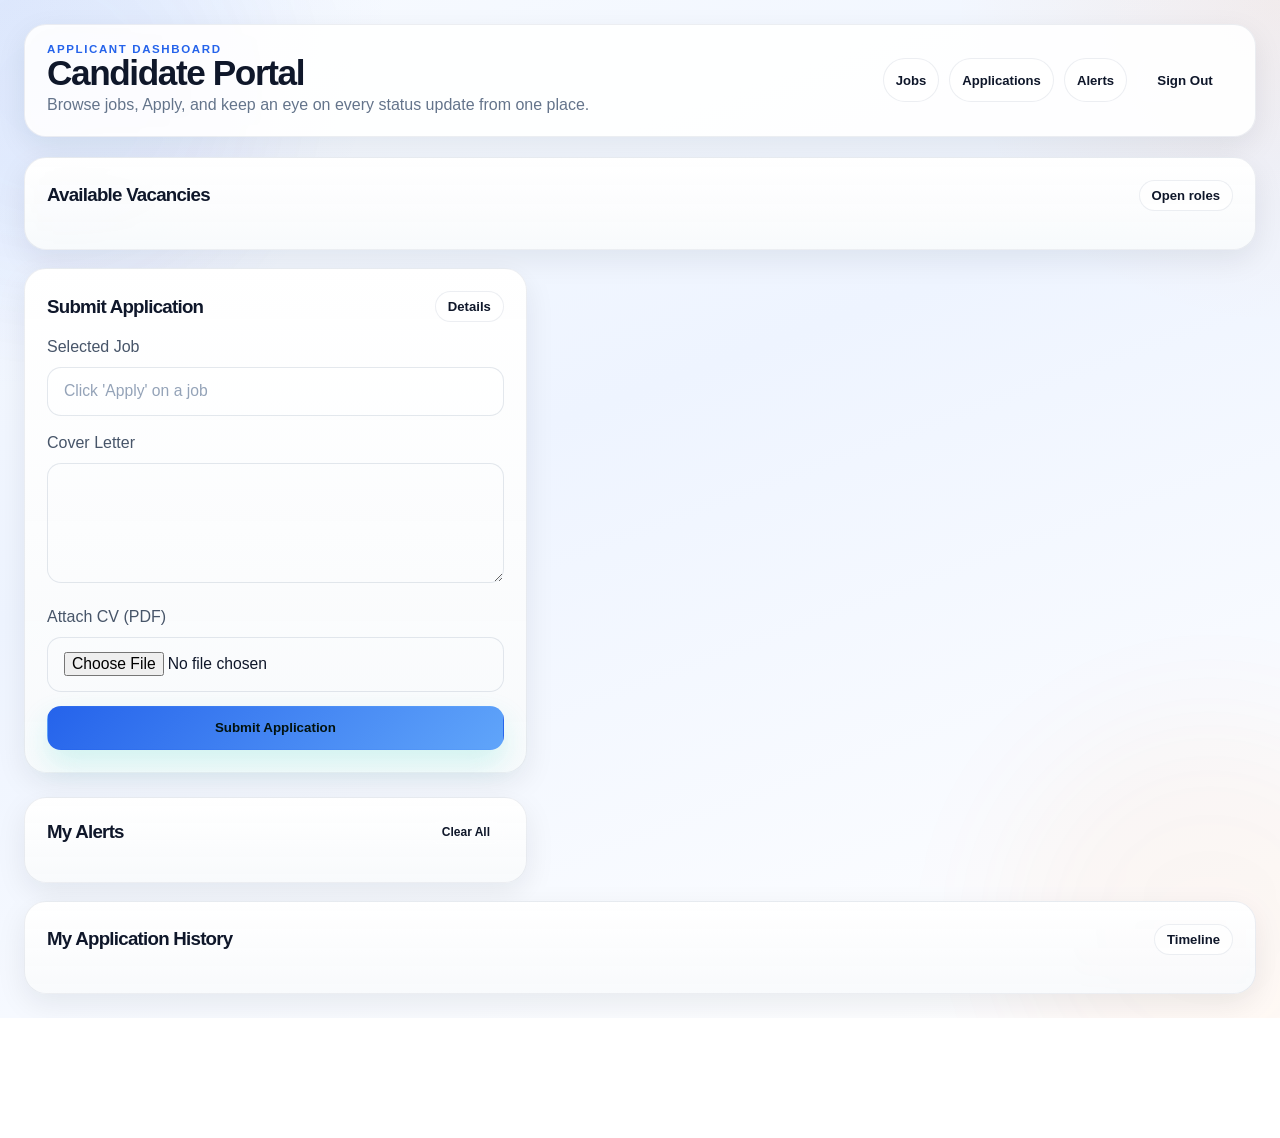
==== commit bda8b742: "update" ====
--- a/applicant.html
+++ b/applicant.html
@@ -43,15 +43,7 @@
             <label class="full-width">Selected Job <input type="text" name="job_name_display" readonly required placeholder="Click 'Apply' on a job" /></label>
             <input type="hidden" name="job_id" />
             <label class="full-width">Cover Letter <textarea name="cover_letter" rows="4"></textarea></label>
-            <label class="full-width">Profile Picture <input type="file" name="profile_picture" accept="image/*" /></label>
-            <div class="full-width" id="profile-picture-preview-wrap" hidden>
-              <div class="section-title" style="margin-bottom: 0.65rem;">
-                <h3 style="font-size: 0.95rem;">Preview</h3>
-                <span class="chip">Before submit</span>
-              </div>
-              <img id="profile-picture-preview" alt="Profile picture preview" style="width: 120px; height: 120px; object-fit: cover; border-radius: 20px; border: 1px solid #e2e8f0; background: #fff; display: block;" />
-            </div>
-            <label class="full-width">Attach CV (PDF) <input type="file" name="cv" accept=".pdf,.doc,.docx" /></label>
+            <label class="full-width">Attach CV (PDF) <input type="file" name="cv" accept=".pdf,.doc,.docx" required /></label>
             <button class="button button-primary full-width" type="submit">Submit Application</button>
           </form>
         </div>
--- a/styles.css
+++ b/styles.css
@@ -257,7 +257,6 @@
 .compact-card { overflow-wrap: break-word; word-break: normal; max-width: 100%; box-sizing: border-box; }
 .app-meta, .job-description, .browse-description { width: 100%; overflow: hidden; text-overflow: ellipsis; display: -webkit-box; -webkit-line-clamp: 4; -webkit-box-orient: vertical; }
 
-/* Applicant App Card UI Fixes (Prevents Button Squishing/Overlap) */
 .app-card-header {
   display: flex;
   flex-direction: row;
@@ -271,9 +270,6 @@
   gap: 1rem;
   align-items: center;
   min-width: 0;
-}
-.app-card-identity img {
-  width: 64px; height: 64px; object-fit: cover; border-radius: 16px; border: 1px solid var(--surface-border); background: #fff; flex-shrink: 0;
 }
 .app-card-actions {
   display: flex;
@@ -289,6 +285,7 @@
 .compact-card > div[style*="display: flex"], .compact-card > div[style*="display:flex"] { flex-wrap: wrap; gap: 12px; max-width: 100%; }
 
 /* Graphical Timeline Progress Bar */
+.timeline-wrapper { width: 100%; overflow-x: hidden; }
 .timeline-container {
   display: flex; align-items: center; justify-content: space-between;
   margin: 1.5rem 0; width: 100%; position: relative;
@@ -354,9 +351,19 @@
   .helper-row > * { flex: 1 1 auto; text-align: center; }
   .brand-row { flex-direction: column; align-items: flex-start; text-align: left; border-radius: 18px; padding: 16px; }
 
-  /* App Card Mobile Stack Fix */
   .app-card-header { flex-direction: column; align-items: stretch; gap: 1rem; }
   .app-card-actions { flex-direction: row; justify-content: flex-start; align-items: center; width: 100%; gap: 10px;}
+
+  /* Mobile Timeline Split strictly into Grid */
+  .timeline-wrapper { overflow: hidden; margin: 24px 0; padding: 0; width: 100%; }
+  .timeline-container { 
+    display: grid; 
+    grid-template-columns: repeat(3, 1fr); 
+    gap: 32px 10px; 
+    justify-items: center; 
+  }
+  .timeline-step { width: 100%; text-align: center; }
+  .timeline-line { display: none; }
 
   .kanban-board { margin-left: -16px; padding-left: 16px; padding-right: 16px; width: calc(100% + 32px); }
   .modal-dialog { width: calc(100% - 24px); padding: 18px; }
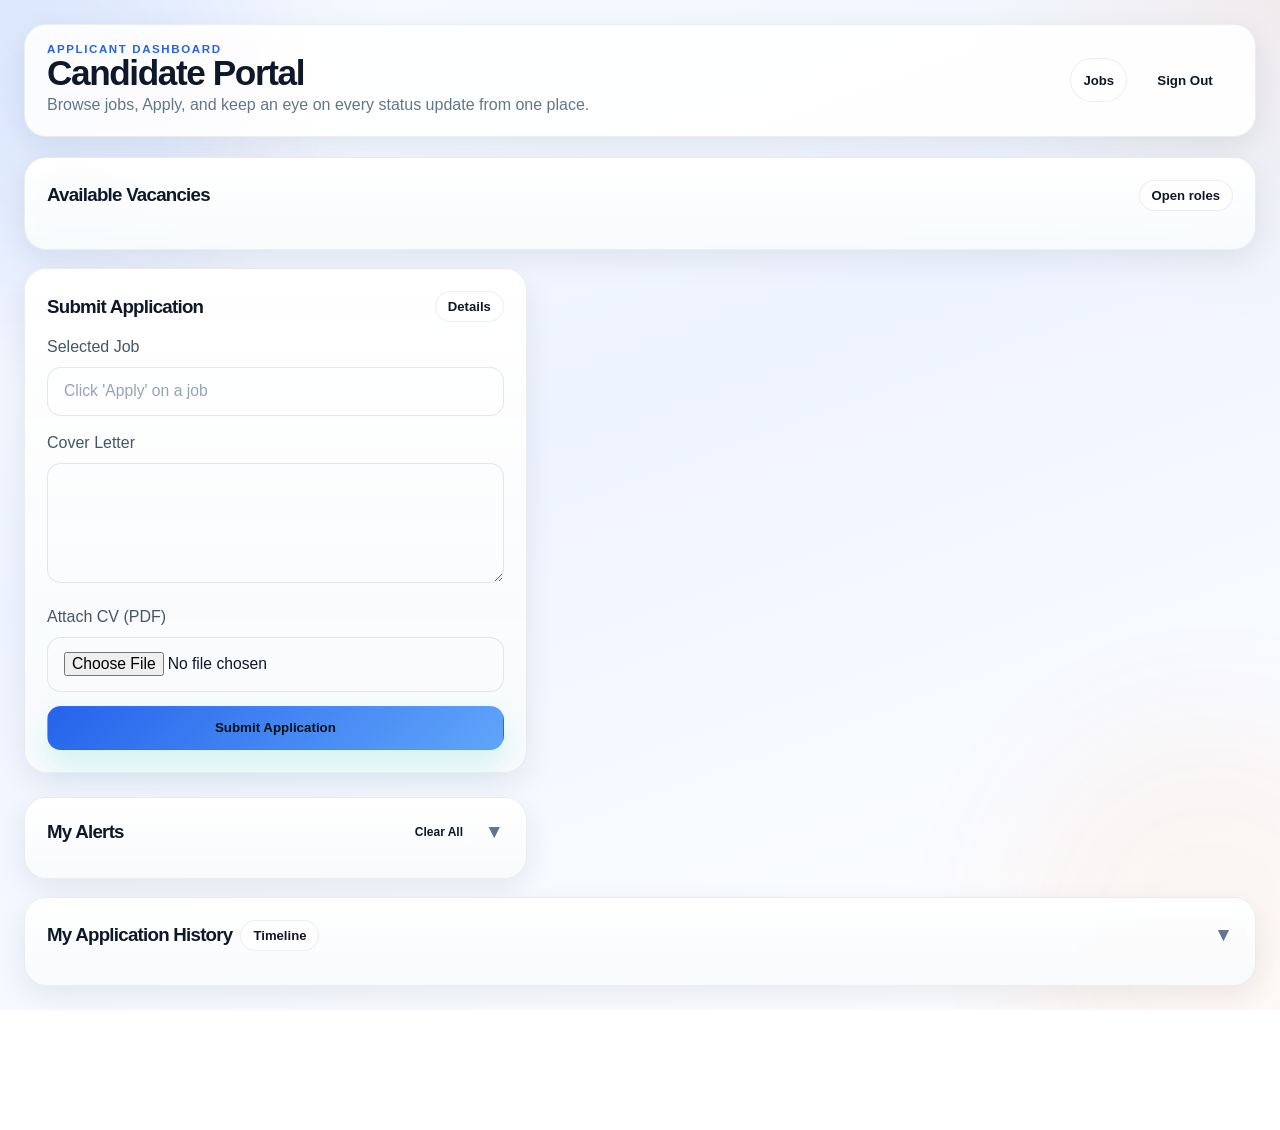
==== commit 1b2fd3f6: "update" ====
--- a/applicant.html
+++ b/applicant.html
@@ -18,8 +18,6 @@
       </div>
       <div class="helper-row">
         <span class="chip" data-scroll-to="apply-section">Jobs</span>
-        <span class="chip" data-scroll-to="applicant-applications">Applications</span>
-        <span class="chip" data-scroll-to="applicant-notifications">Alerts</span>
         <button id="sign-out-button" class="button button-secondary">Sign Out</button>
       </div>
     </header>
@@ -51,18 +49,24 @@
        <div class="card">
           <div class="section-title">
             <h3>My Alerts</h3>
-            <button class="button button-secondary" style="padding: 0.3rem 0.8rem; font-size: 0.75rem;" data-action="clear-alerts">Clear All</button>
+            <div style="display: flex; gap: 8px; align-items: center;">
+              <button class="button button-secondary" style="padding: 0.3rem 0.8rem; font-size: 0.75rem;" data-action="clear-alerts">Clear All</button>
+              <button class="collapse-toggle" data-toggle="applicant-notifications">▼</button>
+            </div>
           </div>
-          <div id="applicant-notifications" class="application-list"></div>
+          <div id="applicant-notifications" class="application-list" hidden></div>
         </div>
       </div>
 
       <div class="card wide-12" style="overflow: hidden;">
         <div class="section-title">
-          <h3>My Application History</h3>
-          <span class="chip">Timeline</span>
+          <div style="display:flex; align-items:center; gap: 8px;">
+            <h3>My Application History</h3>
+            <span class="chip">Timeline</span>
+          </div>
+          <button class="collapse-toggle" data-toggle="applicant-applications">▼</button>
         </div>
-        <div id="applicant-applications" class="application-list"></div>
+        <div id="applicant-applications" class="application-list" hidden></div>
       </div>
     </div>
   </div>
--- a/styles.css
+++ b/styles.css
@@ -142,7 +142,7 @@
 .panel-grid { display: grid; grid-template-columns: repeat(4, minmax(0, 1fr)); gap: 16px; margin-bottom: 20px; }
 .panel-card { min-height: 130px; display: flex; flex-direction: column; justify-content: space-between; animation: glowPulse 8s ease-in-out infinite; }
 .metric-card { padding: 18px 20px; }
-.metric-label { font-size: 0.78rem; letter-spacing: 0.14em; text-transform: uppercase; color: #a7f3d0; }
+.metric-label { font-size: 0.8rem; letter-spacing: 0.14em; text-transform: uppercase; color: #1e3a8a; font-weight: 800; }
 .metric-value { color: var(--text-main); }
 .metric-foot { margin-top: 10px; color: var(--text-soft); font-size: 0.92rem; }
 
@@ -178,6 +178,12 @@
 .button-secondary { background: rgba(255,255,255,0.08); border-color: rgba(255,255,255,0.12); color: var(--text-main); }
 .button-secondary:hover { background: rgba(255,255,255,0.12); border-color: rgba(255,255,255,0.22); }
 .button[disabled] { opacity: 0.55; cursor: not-allowed; transform: none; box-shadow: none; }
+
+/* Collapsible Toggles */
+.collapse-toggle {
+  background: none; border: none; font-size: 1.2rem; cursor: pointer; color: var(--text-soft); transition: transform 0.3s cubic-bezier(0.4, 0, 0.2, 1); outline: none;
+}
+.collapse-toggle:hover { color: var(--primary); }
 
 .tabs { display: flex; gap: 0.5rem; padding: 0.35rem; border-radius: 16px; background: rgba(255,255,255,0.08); border: 1px solid rgba(255,255,255,0.1); margin-bottom: 1.25rem; }
 .tab-btn { flex: 1; padding: 0.75rem 1rem; border-radius: 12px; border: none; background: transparent; font-weight: 700; cursor: pointer; transition: var(--transition); color: var(--text-soft); }
@@ -351,19 +357,20 @@
   .helper-row > * { flex: 1 1 auto; text-align: center; }
   .brand-row { flex-direction: column; align-items: flex-start; text-align: left; border-radius: 18px; padding: 16px; }
 
+  /* App Card Mobile Stack Fix */
   .app-card-header { flex-direction: column; align-items: stretch; gap: 1rem; }
   .app-card-actions { flex-direction: row; justify-content: flex-start; align-items: center; width: 100%; gap: 10px;}
 
-  /* Mobile Timeline Split strictly into Grid */
-  .timeline-wrapper { overflow: hidden; margin: 24px 0; padding: 0; width: 100%; }
+  /* Mobile Timeline Split strictly into Flex Wrap to force 2 rows */
+  .timeline-wrapper { overflow: visible; margin: 24px 0; padding: 0; width: 100%; }
   .timeline-container { 
-    display: grid; 
-    grid-template-columns: repeat(3, 1fr); 
-    gap: 32px 10px; 
-    justify-items: center; 
+    display: flex; 
+    flex-wrap: wrap; 
+    justify-content: center; 
+    gap: 24px 10px; 
   }
-  .timeline-step { width: 100%; text-align: center; }
-  .timeline-line { display: none; }
+  .timeline-step { flex: 0 0 30%; text-align: center; }
+  .timeline-line { display: none; } /* Hidden on mobile to prevent flow breaks */
 
   .kanban-board { margin-left: -16px; padding-left: 16px; padding-right: 16px; width: calc(100% + 32px); }
   .modal-dialog { width: calc(100% - 24px); padding: 18px; }
